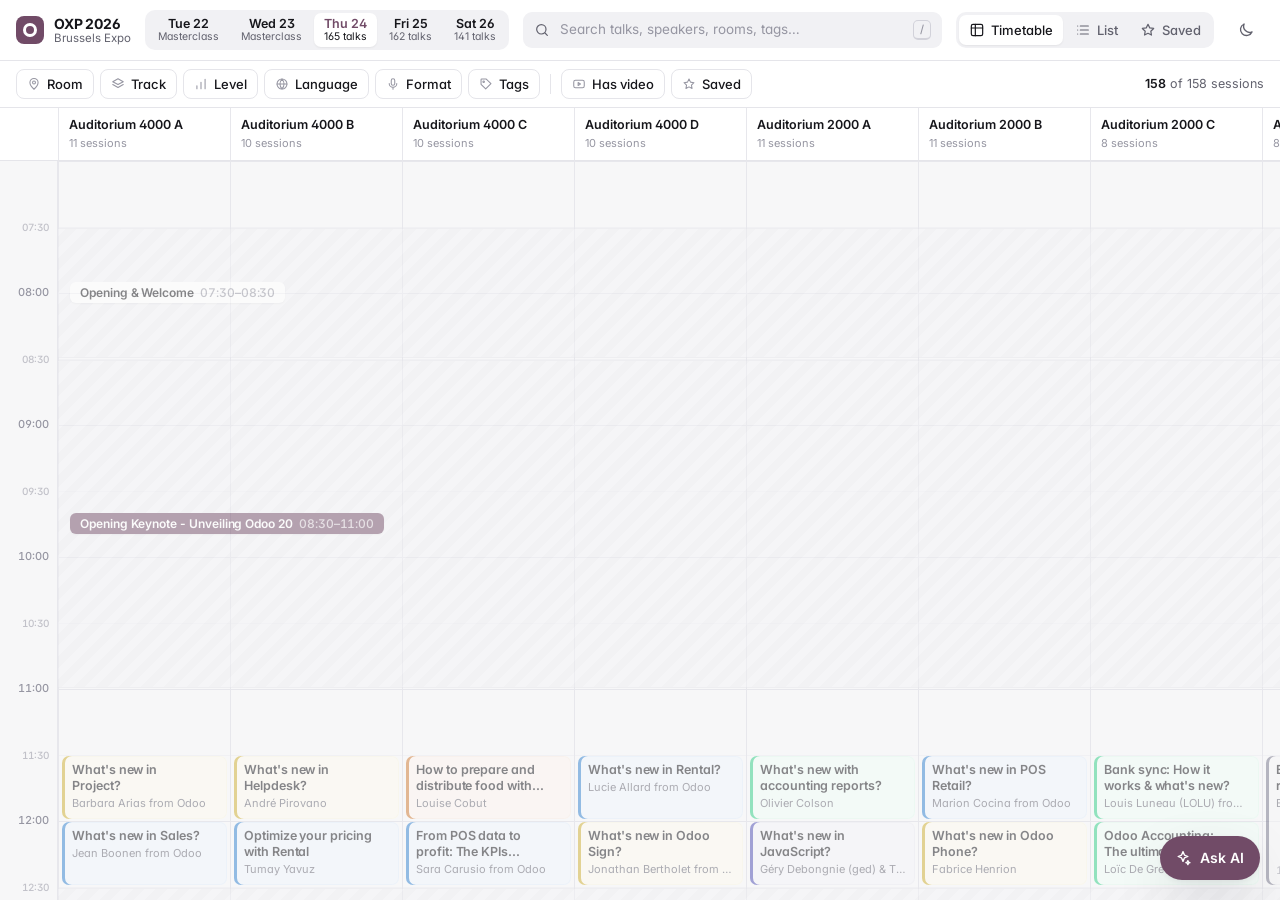
==== web/index.html @ 0b82fcc8 "Package the backend as a uv project - pyproject.toml (uv_build, stdlib-only runtime) with an `oxp-ag" ====
<!doctype html>
<html lang="en">
<head>
  <meta charset="utf-8">
  <meta name="viewport" content="width=device-width, initial-scale=1, viewport-fit=cover">
  <title>OXP 2026 Agenda</title>
  <meta name="description" content="Odoo Experience 2026 — clean, filterable timetable">
  <meta name="theme-color" content="#f7f7f8" media="(prefers-color-scheme: light)">
  <meta name="theme-color" content="#0f0f12" media="(prefers-color-scheme: dark)">
  <link rel="icon" href="data:image/svg+xml,%3Csvg xmlns='http://www.w3.org/2000/svg' viewBox='0 0 32 32'%3E%3Crect width='32' height='32' rx='8' fill='%23714B67'/%3E%3Ccircle cx='16' cy='16' r='7' fill='none' stroke='white' stroke-width='3.2'/%3E%3C/svg%3E">
  <link rel="preconnect" href="https://fonts.googleapis.com">
  <link rel="preconnect" href="https://fonts.gstatic.com" crossorigin>
  <link href="https://fonts.googleapis.com/css2?family=Inter:wght@400;500;600;700&display=swap" rel="stylesheet">
  <script>
    try { const t = localStorage.getItem('oxp_theme'); if (t === 'light' || t === 'dark') document.documentElement.dataset.theme = t; } catch (e) {}
  </script>
  <link rel="stylesheet" href="style.css">
</head>
<body>
  <div class="app">
    <header class="topbar">
      <div class="brand">
        <span class="brand-mark" aria-hidden="true"></span>
        <div class="brand-text">
          <strong>OXP 2026</strong>
          <span>Brussels Expo</span>
        </div>
      </div>

      <nav class="days" id="days" aria-label="Conference day"></nav>

      <label class="search">
        <svg viewBox="0 0 24 24" aria-hidden="true"><circle cx="11" cy="11" r="7"/><path d="m20 20-3.5-3.5"/></svg>
        <input id="q" type="search" placeholder="Search talks, speakers, rooms, tags…" autocomplete="off" spellcheck="false">
        <kbd>/</kbd>
      </label>

      <div class="views" id="views" role="tablist" aria-label="View"></div>

      <button class="icon-btn" id="theme" type="button" aria-label="Toggle dark mode" title="Toggle theme (D)"></button>
    </header>

    <div class="filterbar" id="filterbar"></div>

    <main id="main" tabindex="-1"></main>
  </div>

  <div class="popover" id="popover" role="tooltip" hidden></div>
  <div class="menu" id="menu" hidden></div>
  <div class="scrim" id="scrim" hidden></div>
  <aside class="drawer" id="drawer" aria-hidden="true" aria-label="Session details"></aside>
  <div class="toast" id="toast" role="status" aria-live="polite"></div>

  <button class="ai-fab" id="ai-fab" type="button" title="Ask AI about the agenda (A)" aria-label="Ask AI about the agenda">
    <svg viewBox="0 0 24 24" aria-hidden="true"><path d="M12 3.5l1.9 4.6 4.6 1.9-4.6 1.9L12 16.5l-1.9-4.6L5.5 10l4.6-1.9z"/><path d="M18.5 15.5l.8 1.9 1.9.8-1.9.8-.8 1.9-.8-1.9-1.9-.8 1.9-.8z"/></svg>
    <span>Ask AI</span>
  </button>
  <aside class="chat" id="chat" aria-hidden="true" aria-label="AI assistant">
    <div class="chat-bar">
      <span class="chat-mark" aria-hidden="true"><svg viewBox="0 0 24 24"><path d="M12 3.5l1.9 4.6 4.6 1.9-4.6 1.9L12 16.5l-1.9-4.6L5.5 10l4.6-1.9z"/></svg></span>
      <div class="chat-head"><strong>Agenda assistant</strong><small id="chat-model">Knows all 484 sessions</small></div>
      <span class="sp"></span>
      <button class="icon-btn" type="button" data-chat="reset" title="New chat" aria-label="New chat"><svg viewBox="0 0 24 24"><path d="M12 5v14M5 12h14"/></svg></button>
      <button class="icon-btn" type="button" data-chat="close" title="Close (Esc)" aria-label="Close"><svg viewBox="0 0 24 24"><path d="M6 6l12 12M18 6 6 18"/></svg></button>
    </div>
    <div class="chat-log" id="chat-log" aria-live="polite"></div>
    <form class="chat-form" id="chat-form">
      <textarea id="chat-input" rows="1" placeholder="Ask about talks, speakers, rooms…" autocomplete="off"></textarea>
      <button class="chat-send" id="chat-send" type="submit" aria-label="Send"><svg viewBox="0 0 24 24"><path d="M5 12h13M13 6l6 6-6 6"/></svg></button>
    </form>
  </aside>

  <script src="app.js"></script>
</body>
</html>
---- web/style.css ----
/* ==========================================================================
   OXP 2026 Agenda — design tokens
   ========================================================================== */
:root {
  color-scheme: light;
  --bg: #f7f7f8;
  --surface: #ffffff;
  --surface-2: #f1f1f4;
  --surface-3: #e9e9ee;
  --border: #e5e5ea;
  --border-strong: #d2d2da;
  --text: #16161b;
  --muted: #62626e;
  --faint: #9696a2;
  --accent: #714b67;
  --accent-strong: #5d3c55;
  --accent-contrast: #ffffff;
  --accent-soft: #f4edf2;
  --line: #e7e7ec;
  --line-soft: #f1f1f4;
  --now: #e5484d;
  --warn: #b25b00;
  --warn-soft: #fff4e5;
  --plen-bg: #f3f3f6;
  --plen-stripe: #ececf1;
  --ev-s: 72%;
  --ev-l: 96.5%;
  --ev-l-hover: 93.5%;
  --ev-bd-l: 50%;
  --ev-dot-l: 52%;
  --shadow-sm: 0 1px 2px rgb(16 16 24 / .06);
  --shadow-md: 0 4px 16px -4px rgb(16 16 24 / .12), 0 1px 3px rgb(16 16 24 / .06);
  --shadow-lg: 0 24px 60px -12px rgb(16 16 24 / .28), 0 2px 6px rgb(16 16 24 / .06);
  --scrim: rgb(12 12 18 / .36);

  --radius: 10px;
  --radius-sm: 7px;
  --font: 'Inter', ui-sans-serif, system-ui, -apple-system, 'Segoe UI', Roboto, sans-serif;
  --gutter: 58px;
  --colw: 172px;
}

@media (prefers-color-scheme: dark) {
  :root:not([data-theme="light"]) {
    color-scheme: dark;
    --bg: #0e0e11;
    --surface: #16161a;
    --surface-2: #1d1d22;
    --surface-3: #26262d;
    --border: #28282f;
    --border-strong: #393942;
    --text: #ececf1;
    --muted: #a3a3ae;
    --faint: #6f6f7a;
    --accent: #d3a6c8;
    --accent-strong: #e4c0da;
    --accent-contrast: #1d1119;
    --accent-soft: #2b2029;
    --line: #222228;
    --line-soft: #1a1a1f;
    --now: #ff6166;
    --warn: #ffb35c;
    --warn-soft: #2e2213;
    --plen-bg: #1b1b20;
    --plen-stripe: #202026;
    --ev-s: 32%;
    --ev-l: 16.5%;
    --ev-l-hover: 20.5%;
    --ev-bd-l: 62%;
    --ev-dot-l: 64%;
    --shadow-sm: 0 1px 2px rgb(0 0 0 / .4);
    --shadow-md: 0 6px 20px -6px rgb(0 0 0 / .6), 0 1px 3px rgb(0 0 0 / .4);
    --shadow-lg: 0 28px 70px -12px rgb(0 0 0 / .75), 0 0 0 1px rgb(255 255 255 / .04);
    --scrim: rgb(0 0 0 / .55);
  }
}
:root[data-theme="dark"] {
  color-scheme: dark;
  --bg: #0e0e11;
  --surface: #16161a;
  --surface-2: #1d1d22;
  --surface-3: #26262d;
  --border: #28282f;
  --border-strong: #393942;
  --text: #ececf1;
  --muted: #a3a3ae;
  --faint: #6f6f7a;
  --accent: #d3a6c8;
  --accent-strong: #e4c0da;
  --accent-contrast: #1d1119;
  --accent-soft: #2b2029;
  --line: #222228;
  --line-soft: #1a1a1f;
  --now: #ff6166;
  --warn: #ffb35c;
  --warn-soft: #2e2213;
  --plen-bg: #1b1b20;
  --plen-stripe: #202026;
  --ev-s: 32%;
  --ev-l: 16.5%;
  --ev-l-hover: 20.5%;
  --ev-bd-l: 62%;
  --ev-dot-l: 64%;
  --shadow-sm: 0 1px 2px rgb(0 0 0 / .4);
  --shadow-md: 0 6px 20px -6px rgb(0 0 0 / .6), 0 1px 3px rgb(0 0 0 / .4);
  --shadow-lg: 0 28px 70px -12px rgb(0 0 0 / .75), 0 0 0 1px rgb(255 255 255 / .04);
  --scrim: rgb(0 0 0 / .55);
}

/* ==========================================================================
   Base
   ========================================================================== */
*, *::before, *::after { box-sizing: border-box; }
html, body { height: 100%; }
body {
  margin: 0;
  background: var(--bg);
  color: var(--text);
  font: 14px/1.45 var(--font);
  font-feature-settings: 'cv11', 'ss01';
  -webkit-font-smoothing: antialiased;
  -moz-osx-font-smoothing: grayscale;
  overflow: hidden;
}
button, input { font: inherit; color: inherit; }
button { cursor: pointer; background: none; border: 0; padding: 0; }
a { color: inherit; }
svg { width: 16px; height: 16px; fill: none; stroke: currentColor; stroke-width: 1.8; stroke-linecap: round; stroke-linejoin: round; flex: none; }
mark { background: color-mix(in srgb, var(--accent) 22%, transparent); color: inherit; border-radius: 3px; padding: 0 1px; }
:focus-visible { outline: 2px solid var(--accent); outline-offset: 2px; }
[hidden] { display: none !important; }

.app { display: flex; flex-direction: column; height: 100dvh; }
main { flex: 1; min-height: 0; overflow: auto; overscroll-behavior: contain; position: relative; outline: none; scrollbar-gutter: stable; }

/* ==========================================================================
   Top bar
   ========================================================================== */
.topbar {
  display: flex; align-items: center; gap: 14px;
  padding: 10px 16px;
  background: var(--surface);
  border-bottom: 1px solid var(--border);
  position: relative; z-index: 20;
}
.brand { display: flex; align-items: center; gap: 10px; flex: none; }
.brand-mark {
  width: 28px; height: 28px; border-radius: 8px; background: #714b67; position: relative;
}
.brand-mark::after {
  content: ''; position: absolute; inset: 7px; border-radius: 50%; border: 3px solid #fff;
}
.brand-text { display: flex; flex-direction: column; line-height: 1.15; }
.brand-text strong { font-size: 14px; font-weight: 700; letter-spacing: -.01em; }
.brand-text span { font-size: 11.5px; color: var(--muted); }

.days {
  display: flex; gap: 2px; padding: 3px; border-radius: 10px; background: var(--surface-2);
  overflow-x: auto; scrollbar-width: none; flex: none;
}
.days::-webkit-scrollbar { display: none; }
.day {
  display: flex; flex-direction: column; align-items: center; justify-content: center;
  min-width: 58px; padding: 4px 10px; border-radius: 7px;
  color: var(--muted); line-height: 1.15; white-space: nowrap; position: relative;
  transition: background .15s, color .15s;
}
.day b { font-size: 12.5px; font-weight: 600; color: var(--text); }
.day small { font-size: 10.5px; }
.day:hover { color: var(--text); }
.day[aria-selected="true"] { background: var(--surface); box-shadow: var(--shadow-sm); color: var(--text); }
.day[aria-selected="true"] b { color: var(--accent); }
.day .today-dot {
  position: absolute; top: 5px; right: 6px; width: 5px; height: 5px; border-radius: 50%; background: var(--now);
}

.search {
  flex: 1; min-width: 0; max-width: 460px; margin-left: auto;
  display: flex; align-items: center; gap: 8px;
  height: 36px; padding: 0 10px; border-radius: 9px;
  background: var(--surface-2); border: 1px solid transparent;
  color: var(--muted); transition: border-color .15s, background .15s;
}
.search:focus-within { background: var(--surface); border-color: var(--border-strong); box-shadow: 0 0 0 3px var(--accent-soft); }
.search input { flex: 1; min-width: 0; border: 0; background: none; outline: none; color: var(--text); font-size: 13.5px; }
.search input::placeholder { color: var(--faint); }
.search input::-webkit-search-cancel-button { filter: grayscale(1); opacity: .6; }
kbd {
  font: 500 11px/1 var(--font); color: var(--faint);
  border: 1px solid var(--border-strong); border-bottom-width: 2px; border-radius: 5px; padding: 3px 6px;
}
.search:focus-within kbd { display: none; }

.views { display: flex; gap: 2px; padding: 3px; border-radius: 10px; background: var(--surface-2); flex: none; }
.view-btn {
  display: flex; align-items: center; gap: 6px; height: 30px; padding: 0 10px; border-radius: 7px;
  color: var(--muted); font-size: 13px; font-weight: 500; white-space: nowrap;
}
.view-btn:hover { color: var(--text); }
.view-btn[aria-selected="true"] { background: var(--surface); color: var(--text); box-shadow: var(--shadow-sm); }
.view-btn .count {
  min-width: 18px; height: 18px; padding: 0 5px; border-radius: 9px; font-size: 11px; line-height: 18px; text-align: center;
  background: var(--accent); color: var(--accent-contrast); font-weight: 600;
}

.icon-btn {
  width: 36px; height: 36px; border-radius: 9px; display: grid; place-items: center; color: var(--muted); flex: none;
  transition: background .15s, color .15s;
}
.icon-btn:hover { background: var(--surface-2); color: var(--text); }
.icon-btn svg { width: 18px; height: 18px; }

/* ==========================================================================
   Filter bar
   ========================================================================== */
.filterbar {
  display: flex; align-items: center; gap: 6px;
  padding: 8px 16px;
  background: var(--surface);
  border-bottom: 1px solid var(--border);
  overflow-x: auto; scrollbar-width: none;
  position: relative; z-index: 15;
}
.filterbar::-webkit-scrollbar { display: none; }
.fbtn {
  display: inline-flex; align-items: center; gap: 6px; flex: none;
  height: 30px; padding: 0 10px; border-radius: 8px;
  border: 1px solid var(--border); background: var(--surface);
  color: var(--text); font-size: 13px; font-weight: 500; white-space: nowrap;
  transition: border-color .15s, background .15s;
}
.fbtn:hover { border-color: var(--border-strong); background: var(--surface-2); }
.fbtn svg { width: 14px; height: 14px; color: var(--faint); }
.fbtn.active { border-color: color-mix(in srgb, var(--accent) 45%, var(--border)); background: var(--accent-soft); color: var(--accent-strong); }
.fbtn.active svg { color: var(--accent); }
.fbtn .n {
  min-width: 18px; height: 18px; padding: 0 5px; border-radius: 9px; font-size: 11px; line-height: 18px; text-align: center;
  background: var(--accent); color: var(--accent-contrast); font-weight: 600;
}
.fbtn[aria-expanded="true"] { border-color: var(--accent); }
.fsep { width: 1px; height: 20px; background: var(--border); margin: 0 4px; flex: none; }
.fcount { margin-left: auto; padding-left: 12px; color: var(--muted); font-size: 12.5px; white-space: nowrap; flex: none; }
.fcount b { color: var(--text); font-weight: 600; }
.fclear {
  flex: none; height: 30px; padding: 0 10px; border-radius: 8px; color: var(--accent); font-size: 13px; font-weight: 500; white-space: nowrap;
}
.fclear:hover { background: var(--accent-soft); }

/* ==========================================================================
   Dropdown menu (becomes a bottom sheet on phones)
   ========================================================================== */
.menu {
  position: fixed; z-index: 60; width: 300px; max-height: min(460px, 70vh);
  display: flex; flex-direction: column;
  background: var(--surface); border: 1px solid var(--border); border-radius: 12px; box-shadow: var(--shadow-lg);
  overflow: hidden; animation: pop .14s ease-out;
}
@keyframes pop { from { opacity: 0; transform: translateY(-4px) scale(.985); } }
.menu-head { display: flex; align-items: center; gap: 8px; padding: 12px 12px 8px; }
.menu-head h3 { margin: 0; font-size: 13px; font-weight: 600; flex: 1; }
.menu-head button { font-size: 12.5px; color: var(--accent); font-weight: 500; padding: 2px 6px; border-radius: 6px; }
.menu-head button:hover { background: var(--accent-soft); }
.menu-search { margin: 0 12px 6px; display: flex; align-items: center; gap: 6px; height: 32px; padding: 0 9px; border-radius: 8px; background: var(--surface-2); color: var(--faint); }
.menu-search input { flex: 1; min-width: 0; border: 0; outline: 0; background: none; font-size: 13px; }
.menu-list { overflow-y: auto; padding: 4px 6px 8px; overscroll-behavior: contain; }
.menu-group { padding: 10px 8px 4px; font-size: 11px; font-weight: 600; letter-spacing: .04em; text-transform: uppercase; color: var(--faint); display: flex; justify-content: space-between; align-items: center; }
.menu-group button { text-transform: none; letter-spacing: 0; font-size: 11.5px; font-weight: 500; color: var(--muted); padding: 1px 6px; border-radius: 5px; }
.menu-group button:hover { color: var(--accent); background: var(--accent-soft); }
.opt {
  display: flex; align-items: center; gap: 10px; width: 100%; padding: 7px 8px; border-radius: 7px;
  font-size: 13px; text-align: left;
}
.opt:hover { background: var(--surface-2); }
.opt .box {
  width: 16px; height: 16px; border-radius: 5px; border: 1.5px solid var(--border-strong); flex: none; display: grid; place-items: center;
  transition: background .1s, border-color .1s;
}
.opt .box svg { width: 11px; height: 11px; stroke-width: 3; color: var(--accent-contrast); opacity: 0; }
.opt[aria-checked="true"] .box { background: var(--accent); border-color: var(--accent); }
.opt[aria-checked="true"] .box svg { opacity: 1; }
.opt .lbl { flex: 1; min-width: 0; overflow: hidden; text-overflow: ellipsis; white-space: nowrap; }
.opt .cnt { color: var(--faint); font-size: 12px; font-variant-numeric: tabular-nums; }
.opt.zero { opacity: .45; }
.dot { width: 8px; height: 8px; border-radius: 50%; flex: none; background: hsl(var(--h) var(--sat, 65%) var(--ev-dot-l)); }
.menu-empty { padding: 20px; text-align: center; color: var(--faint); font-size: 13px; }

/* ==========================================================================
   Timetable
   ========================================================================== */
.tt {
  display: grid;
  grid-template-columns: var(--gutter) repeat(var(--cols), minmax(var(--colw), 1fr));
  grid-template-rows: auto auto;
  min-width: calc(var(--gutter) + var(--cols) * var(--colw));
  position: relative;
}
.tt-corner, .tt-room {
  position: sticky; top: 0; z-index: 6;
  background: color-mix(in srgb, var(--surface) 92%, transparent);
  backdrop-filter: saturate(1.4) blur(10px);
  -webkit-backdrop-filter: saturate(1.4) blur(10px);
  border-bottom: 1px solid var(--border);
}
.tt-corner { left: 0; z-index: 8; grid-column: 1; grid-row: 1; }
.tt-room {
  grid-row: 1;
  display: flex; flex-direction: column; align-items: flex-start; justify-content: center; gap: 1px;
  padding: 8px 10px; min-width: 0; text-align: left;
  border-left: 1px solid var(--line);
  transition: background .15s;
}
.tt-room:hover { background: var(--surface-2); }
.tt-room .rn { font-size: 12.5px; font-weight: 600; white-space: nowrap; overflow: hidden; text-overflow: ellipsis; max-width: 100%; }
.tt-room .rs { font-size: 11px; color: var(--faint); }
.tt-room.focused .rn { color: var(--accent); }

.tt-gutter {
  grid-column: 1; grid-row: 2;
  position: sticky; left: 0; z-index: 5;
  background: var(--bg);
  border-right: 1px solid var(--line);
}
.tt-hour {
  position: absolute; right: 8px; transform: translateY(-50%);
  font-size: 11px; font-weight: 500; color: var(--faint); font-variant-numeric: tabular-nums;
}
.tt-hour.half { color: color-mix(in srgb, var(--faint) 55%, transparent); font-size: 10px; }
.tt-col {
  grid-row: 2; position: relative;
  border-left: 1px solid var(--line);
  background-image:
    linear-gradient(to bottom, var(--line) 1px, transparent 1px),
    linear-gradient(to bottom, var(--line-soft) 1px, transparent 1px);
  background-size: 100% var(--hour), 100% calc(var(--hour) / 2);
}
.tt-layer { grid-column: 2 / -1; grid-row: 2; position: relative; pointer-events: none; }
.tt-layer > * { pointer-events: auto; }
.tt-nowlayer { grid-column: 1 / -1; grid-row: 2; position: relative; pointer-events: none; z-index: 7; }
.now-line { position: absolute; left: var(--gutter); right: 0; height: 0; border-top: 2px solid var(--now); }
.now-tag {
  position: absolute; right: 5px; transform: translateY(-50%); z-index: 2;
  padding: 2px 5px; border-radius: 5px; font-size: 10.5px; font-weight: 600; font-variant-numeric: tabular-nums;
  background: var(--now); color: #fff;
}

/* Event card */
.ev {
  position: absolute; left: 3px; right: 3px;
  display: flex; flex-direction: column; gap: 2px;
  padding: 6px 8px 6px 10px; overflow: hidden;
  border-radius: var(--radius-sm);
  background: hsl(var(--h) var(--sat, var(--ev-s)) var(--ev-l));
  box-shadow: inset 3px 0 0 hsl(var(--h) var(--sat-bd, 62%) var(--ev-bd-l)), inset 0 0 0 1px hsl(var(--h) var(--sat, var(--ev-s)) calc(var(--ev-l) - 5%) / .6);
  cursor: pointer; text-align: left;
  transition: background .12s, transform .12s, box-shadow .12s;
}
.ev:hover { background: hsl(var(--h) var(--sat, var(--ev-s)) var(--ev-l-hover)); z-index: 3; }
.ev:focus-visible { z-index: 3; }
.ev-title {
  font-size: 12.5px; font-weight: 600; line-height: 1.3; letter-spacing: -.005em;
  display: -webkit-box; -webkit-box-orient: vertical; -webkit-line-clamp: 2; overflow: hidden;
  padding-right: 14px;
}
.ev.tall .ev-title { -webkit-line-clamp: 4; }
.ev-sub { font-size: 11px; color: var(--muted); white-space: nowrap; overflow: hidden; text-overflow: ellipsis; }
.ev-when { font-size: 10.5px; color: var(--faint); font-variant-numeric: tabular-nums; margin-top: auto; display: flex; gap: 6px; align-items: center; }
.ev-when svg { width: 11px; height: 11px; }
.ev.is-past { opacity: .5; }
.ev.is-past:hover { opacity: .9; }
.ev.is-live { box-shadow: inset 3px 0 0 var(--now), inset 0 0 0 1px hsl(var(--h) var(--sat, var(--ev-s)) calc(var(--ev-l) - 5%) / .6); }
.ev.is-live .ev-title::before { content: ''; display: inline-block; width: 6px; height: 6px; margin: 0 5px 1px 0; border-radius: 50%; background: var(--now); vertical-align: middle; animation: pulse 1.6s infinite; }
.ev.is-fav { box-shadow: inset 3px 0 0 hsl(var(--h) 62% var(--ev-bd-l)), inset 0 0 0 1.5px var(--accent); }

.star {
  position: absolute; top: 4px; right: 4px; width: 22px; height: 22px; border-radius: 6px;
  display: grid; place-items: center; color: var(--faint); opacity: 0; transition: opacity .12s, color .12s, background .12s;
}
.star svg { width: 14px; height: 14px; }
.ev:hover .star, .row:hover .star, .star.on, .ev:focus-within .star { opacity: 1; }
.star:hover { background: color-mix(in srgb, var(--text) 8%, transparent); color: var(--text); }
.star.on { color: var(--accent); }
.star.on svg { fill: currentColor; }
@media (hover: none) { .star { opacity: 1; } }

/* Plenary band (keynotes, lunch, concerts…) */
.ev.plen {
  left: 0; right: 0; border-radius: 0; align-items: flex-start; justify-content: center; overflow: visible;
  background: repeating-linear-gradient(-45deg, var(--plen-bg) 0 8px, var(--plen-stripe) 8px 16px);
  box-shadow: inset 0 1px 0 var(--border), inset 0 -1px 0 var(--border);
  padding: 4px 12px;
}
.ev.plen:hover { background: repeating-linear-gradient(-45deg, var(--surface-2) 0 8px, var(--surface-3) 8px 16px); }
.ev.plen .ev-title {
  -webkit-line-clamp: 1; padding: 3px 10px; font-size: 12px; border-radius: 6px;
  background: var(--surface); box-shadow: var(--shadow-sm); color: var(--text); max-width: 100%;
  position: sticky; left: calc(var(--gutter) + 12px); max-width: min(100%, 560px);
}
.ev.plen .ev-title span { color: var(--faint); font-weight: 500; margin-left: 6px; font-variant-numeric: tabular-nums; }
.ev.plen.keynote .ev-title { background: var(--accent); color: var(--accent-contrast); }
.ev.plen.keynote .ev-title span { color: color-mix(in srgb, var(--accent-contrast) 70%, transparent); }

/* ==========================================================================
   List view
   ========================================================================== */
.list { max-width: 1180px; margin: 0 auto; padding: 8px 16px 64px; }
.slot { margin-top: 10px; }
.slot-h {
  position: sticky; top: 0; z-index: 4;
  display: flex; align-items: baseline; gap: 10px; padding: 12px 2px 8px;
  background: linear-gradient(var(--bg) 78%, transparent);
}
.slot-h time { font-size: 15px; font-weight: 700; font-variant-numeric: tabular-nums; letter-spacing: -.01em; }
.slot-h .muted { font-size: 12px; color: var(--faint); }
.pill {
  display: inline-flex; align-items: center; gap: 4px; height: 20px; padding: 0 7px; border-radius: 10px;
  font-size: 11px; font-weight: 600; white-space: nowrap;
}
.pill.live { background: color-mix(in srgb, var(--now) 14%, transparent); color: var(--now); }
.pill.live::before { content: ''; width: 6px; height: 6px; border-radius: 50%; background: currentColor; animation: pulse 1.6s infinite; }
@keyframes pulse { 50% { opacity: .35; } }
.pill.warn { background: var(--warn-soft); color: var(--warn); }
.slot-items { display: grid; grid-template-columns: repeat(auto-fill, minmax(340px, 1fr)); gap: 8px; }

.row {
  position: relative; display: flex; gap: 12px; align-items: stretch;
  padding: 11px 36px 11px 12px; border-radius: var(--radius);
  background: var(--surface); border: 1px solid var(--border);
  cursor: pointer; text-align: left; min-width: 0;
  transition: border-color .12s, box-shadow .12s, transform .12s;
}
.row:hover { border-color: var(--border-strong); box-shadow: var(--shadow-md); }
.row .bar { width: 3px; border-radius: 3px; flex: none; background: hsl(var(--h) var(--sat-bd, 62%) var(--ev-bd-l)); }
.row .star { top: 8px; right: 8px; }
.row-main { min-width: 0; flex: 1; display: flex; flex-direction: column; gap: 3px; }
.row-title { margin: 0; font-size: 13.5px; font-weight: 600; line-height: 1.35; letter-spacing: -.005em; }
.row-sub { font-size: 12px; color: var(--muted); overflow: hidden; text-overflow: ellipsis; white-space: nowrap; }
.row-meta { display: flex; flex-wrap: wrap; gap: 4px 10px; margin-top: 3px; font-size: 11.5px; color: var(--faint); align-items: center; }
.row-meta span { display: inline-flex; align-items: center; gap: 4px; white-space: nowrap; }
.row-meta svg { width: 12px; height: 12px; }
.row.is-past { opacity: .55; }
.row.is-live .bar { background: var(--now); }
.row.is-fav { border-color: color-mix(in srgb, var(--accent) 50%, var(--border)); }
.row.plen { background: transparent; border-style: dashed; }
.row .time-col { flex: none; width: 50px; display: flex; flex-direction: column; font-variant-numeric: tabular-nums; }
.row .time-col b { font-size: 13px; }
.row .time-col small { font-size: 11px; color: var(--faint); }

.day-h { display: flex; align-items: baseline; gap: 10px; margin: 26px 2px 4px; }
.day-h h2 { margin: 0; font-size: 18px; letter-spacing: -.015em; }
.day-h span { color: var(--faint); font-size: 12.5px; }

.mine-head { display: flex; flex-wrap: wrap; gap: 10px; align-items: center; justify-content: space-between; margin: 16px 2px 0; }
.mine-head h1 { margin: 0; font-size: 22px; letter-spacing: -.02em; }
.mine-head p { margin: 2px 0 0; color: var(--muted); font-size: 13px; }
.btns { display: flex; gap: 6px; flex-wrap: wrap; }

.hint {
  margin: 14px 0 4px; padding: 10px 12px; border-radius: var(--radius);
  background: var(--surface); border: 1px solid var(--border); color: var(--muted); font-size: 13px;
  display: flex; flex-wrap: wrap; gap: 6px; align-items: center;
}
.hint button { color: var(--accent); font-weight: 500; padding: 2px 6px; border-radius: 6px; }
.hint button:hover { background: var(--accent-soft); }
.tt-hint { position: sticky; left: 0; margin: 10px 16px 0; max-width: 700px; }

.empty { display: grid; place-items: center; text-align: center; padding: 80px 20px; color: var(--muted); }
.empty svg { width: 36px; height: 36px; color: var(--faint); stroke-width: 1.4; margin-bottom: 12px; }
.empty h3 { margin: 0 0 4px; color: var(--text); font-size: 16px; }
.empty p { margin: 0 0 16px; font-size: 13.5px; max-width: 360px; }

/* ==========================================================================
   Buttons
   ========================================================================== */
.btn {
  display: inline-flex; align-items: center; justify-content: center; gap: 7px;
  height: 34px; padding: 0 12px; border-radius: 9px;
  border: 1px solid var(--border); background: var(--surface); color: var(--text);
  font-size: 13px; font-weight: 500; white-space: nowrap; text-decoration: none;
  transition: background .12s, border-color .12s;
}
.btn:hover { background: var(--surface-2); border-color: var(--border-strong); }
.btn svg { width: 15px; height: 15px; }
.btn.primary { background: var(--accent); border-color: var(--accent); color: var(--accent-contrast); }
.btn.primary:hover { background: var(--accent-strong); border-color: var(--accent-strong); }
.btn.primary.on svg { fill: currentColor; }
.btn.ghost { border-color: transparent; background: none; color: var(--muted); }
.btn.ghost:hover { color: var(--text); background: var(--surface-2); }

/* ==========================================================================
   Hover popover
   ========================================================================== */
.popover {
  position: fixed; z-index: 70; width: 340px; pointer-events: none;
  background: var(--surface); border: 1px solid var(--border); border-radius: 12px;
  box-shadow: var(--shadow-lg); padding: 14px 14px 12px;
  animation: pop .12s ease-out;
}
.pop-top { display: flex; gap: 8px; align-items: center; font-size: 11.5px; color: var(--muted); margin-bottom: 6px; font-variant-numeric: tabular-nums; flex-wrap: wrap; }
.pop-top .dot { width: 7px; height: 7px; }
.pop-title { margin: 0 0 8px; font-size: 14.5px; line-height: 1.35; font-weight: 650; letter-spacing: -.01em; }
.pop-desc { margin: 10px 0 0; font-size: 12.5px; color: var(--muted); line-height: 1.5; display: -webkit-box; -webkit-box-orient: vertical; -webkit-line-clamp: 5; overflow: hidden; }
.pop-foot { margin-top: 10px; padding-top: 9px; border-top: 1px solid var(--border); font-size: 11px; color: var(--faint); display: flex; justify-content: space-between; gap: 8px; }

.speaker { display: flex; gap: 10px; align-items: center; min-width: 0; }
.avatar {
  width: 34px; height: 34px; border-radius: 50%; flex: none; object-fit: cover; background: var(--surface-3);
  display: grid; place-items: center; font-size: 12px; font-weight: 600; color: var(--muted); overflow: hidden;
}
.avatar.lg { width: 52px; height: 52px; font-size: 16px; }
.speaker-txt { min-width: 0; display: flex; flex-direction: column; }
.speaker-txt b { font-size: 13px; font-weight: 600; }
.speaker-txt span { font-size: 12px; color: var(--muted); }
.popover .speaker-txt b, .popover .speaker-txt span { white-space: nowrap; overflow: hidden; text-overflow: ellipsis; }

.tags { display: flex; flex-wrap: wrap; gap: 5px; }
.tag {
  display: inline-flex; align-items: center; gap: 5px; height: 22px; padding: 0 8px; border-radius: 6px;
  background: var(--surface-2); color: var(--muted); font-size: 11.5px; font-weight: 500; white-space: nowrap;
}
.tag.track { background: hsl(var(--h) var(--sat, var(--ev-s)) var(--ev-l)); color: var(--text); }
button.tag:hover { background: var(--surface-3); color: var(--text); }
.popover .tags { margin-top: 10px; }

/* ==========================================================================
   Drawer
   ========================================================================== */
.scrim { position: fixed; inset: 0; z-index: 40; background: var(--scrim); animation: fade .18s ease-out; }
.scrim.clear { background: transparent; }
@keyframes fade { from { opacity: 0; } }
.drawer {
  position: fixed; z-index: 50; top: 0; right: 0; bottom: 0; width: min(500px, 100vw);
  background: var(--surface); border-left: 1px solid var(--border); box-shadow: var(--shadow-lg);
  transform: translateX(104%); transition: transform .24s cubic-bezier(.2, .8, .2, 1);
  display: flex; flex-direction: column; visibility: hidden;
}
.drawer.open { transform: none; visibility: visible; }
.dr-bar { display: flex; align-items: center; gap: 6px; padding: 10px 12px; border-bottom: 1px solid var(--border); }
.dr-bar .sp { flex: 1; }
.dr-body { flex: 1; overflow-y: auto; padding: 20px 22px 40px; overscroll-behavior: contain; }
.dr-kicker { display: flex; flex-wrap: wrap; gap: 5px; margin-bottom: 10px; }
.dr-title { margin: 0 0 14px; font-size: 21px; line-height: 1.28; font-weight: 700; letter-spacing: -.02em; }
.facts { display: grid; gap: 8px; margin: 0 0 18px; }
.fact { display: flex; gap: 10px; align-items: center; font-size: 13.5px; }
.fact svg { color: var(--faint); }
.fact button { color: var(--accent); font-weight: 500; text-decoration: underline; text-decoration-color: color-mix(in srgb, var(--accent) 35%, transparent); text-underline-offset: 3px; }
.fact .muted { color: var(--faint); }
.dr-actions { display: flex; flex-wrap: wrap; gap: 6px; margin-bottom: 22px; }
.video { position: relative; aspect-ratio: 16 / 9; border-radius: var(--radius); overflow: hidden; background: #000; margin-bottom: 22px; }
.video iframe { position: absolute; inset: 0; width: 100%; height: 100%; border: 0; }
.dr-sec { margin: 0 0 22px; }
.dr-sec h4 { margin: 0 0 10px; font-size: 11.5px; font-weight: 600; letter-spacing: .05em; text-transform: uppercase; color: var(--faint); }
.dr-sec p { margin: 0 0 10px; font-size: 14px; line-height: 1.62; color: color-mix(in srgb, var(--text) 88%, var(--muted)); overflow-wrap: anywhere; }
.dr-speaker { padding: 14px; border-radius: var(--radius); background: var(--surface-2); }
.dr-speaker .speaker-txt b { font-size: 14px; }
.dr-speaker p { margin: 10px 0 0; font-size: 13px; line-height: 1.55; color: var(--muted); }
.mini { display: grid; gap: 6px; }
.mini .row { padding: 9px 34px 9px 10px; }
.mini .row-title { font-size: 13px; }

/* ==========================================================================
   Toast
   ========================================================================== */
.toast {
  position: fixed; z-index: 90; left: 50%; bottom: 22px; transform: translate(-50%, 20px);
  padding: 9px 14px; border-radius: 10px; background: var(--text); color: var(--bg);
  font-size: 13px; font-weight: 500; box-shadow: var(--shadow-lg);
  opacity: 0; pointer-events: none; transition: opacity .18s, transform .18s;
}
.toast.show { opacity: 1; transform: translate(-50%, 0); }

/* ==========================================================================
   AI assistant
   ========================================================================== */
.ai-fab {
  position: fixed; z-index: 30; right: 20px; bottom: 20px;
  display: inline-flex; align-items: center; gap: 8px; height: 44px; padding: 0 16px 0 14px; border-radius: 22px;
  background: var(--accent); color: var(--accent-contrast); font-size: 14px; font-weight: 600;
  box-shadow: var(--shadow-lg); transition: transform .15s, background .15s, opacity .15s;
}
.ai-fab:hover { background: var(--accent-strong); transform: translateY(-1px); }
.ai-fab svg { width: 18px; height: 18px; }
body.chat-open .ai-fab { opacity: 0; pointer-events: none; transform: scale(.9); }

.chat {
  position: fixed; z-index: 45; top: 0; right: 0; bottom: 0; width: min(430px, 100vw);
  display: flex; flex-direction: column;
  background: var(--surface); border-left: 1px solid var(--border); box-shadow: var(--shadow-lg);
  transform: translateX(104%); visibility: hidden; transition: transform .24s cubic-bezier(.2, .8, .2, 1), visibility 0s .24s;
}
.chat.open { transform: none; visibility: visible; transition: transform .24s cubic-bezier(.2, .8, .2, 1); }
@media (min-width: 1180px) {
  body.chat-open .app { margin-right: 430px; }
  .chat { box-shadow: none; }
}
.chat-bar { display: flex; align-items: center; gap: 10px; padding: 10px 10px 10px 14px; border-bottom: 1px solid var(--border); }
.chat-bar .sp { flex: 1; }
.chat-mark { width: 30px; height: 30px; border-radius: 9px; display: grid; place-items: center; background: var(--accent-soft); color: var(--accent); flex: none; }
.chat-mark svg { width: 16px; height: 16px; }
.chat-head { display: flex; flex-direction: column; line-height: 1.2; min-width: 0; }
.chat-head strong { font-size: 13.5px; }
.chat-head small { font-size: 11.5px; color: var(--faint); }

.chat-log { flex: 1; overflow-y: auto; padding: 16px 14px 8px; display: flex; flex-direction: column; gap: 14px; overscroll-behavior: contain; }
.msg { max-width: 100%; font-size: 14px; line-height: 1.55; overflow-wrap: anywhere; }
.msg.user {
  align-self: flex-end; max-width: 86%; padding: 9px 13px; border-radius: 14px 14px 4px 14px;
  background: var(--accent); color: var(--accent-contrast);
}
.msg.user .ref { color: var(--text); }
.msg.ai { align-self: stretch; color: color-mix(in srgb, var(--text) 92%, var(--muted)); }
.msg.ai p { margin: 0 0 8px; }
.msg.ai p:last-child { margin-bottom: 0; }
.msg.ai ul, .msg.ai ol { margin: 4px 0 10px; padding-left: 18px; display: grid; gap: 6px; }
.msg.ai li::marker { color: var(--faint); }
.msg.ai h4 { margin: 12px 0 6px; font-size: 13.5px; }
.msg.ai strong { color: var(--text); font-weight: 600; }
.msg.ai code { font-size: 12.5px; padding: 1px 4px; border-radius: 4px; background: var(--surface-2); }
.msg.err { padding: 10px 12px; border-radius: 10px; background: var(--warn-soft); color: var(--warn); font-size: 13px; display: flex; flex-direction: column; gap: 8px; align-items: flex-start; }
.msg-actions { display: flex; gap: 6px; flex-wrap: wrap; margin-top: 8px; }
.msg-actions .btn { height: 28px; padding: 0 10px; font-size: 12px; border-radius: 8px; }
.msg-actions .btn svg { width: 13px; height: 13px; }

.ref {
  position: relative; display: flex; gap: 9px; width: 100%; margin: 5px 0; padding: 8px 32px 8px 10px;
  border-radius: 9px; background: var(--surface); border: 1px solid var(--border); text-align: left; cursor: pointer;
  transition: border-color .12s, box-shadow .12s;
}
.ref:hover { border-color: var(--border-strong); box-shadow: var(--shadow-md); }
.ref .bar { width: 3px; border-radius: 3px; flex: none; background: hsl(var(--h) var(--sat-bd, 62%) var(--ev-bd-l)); }
.ref-main { min-width: 0; display: flex; flex-direction: column; gap: 2px; }
.ref-title { font-size: 13px; font-weight: 600; line-height: 1.3; color: var(--text); }
.ref-meta { font-size: 11.5px; color: var(--faint); font-variant-numeric: tabular-nums; }
.ref .star { top: 6px; right: 6px; opacity: 1; }
.ref.is-past { opacity: .6; }
.ref.bad { display: inline; padding: 0 4px; margin: 0; width: auto; color: var(--faint); border-style: dashed; }
li > .ref:first-child { margin-top: 0; }
.msg.ai li:has(> .ref:first-child) { list-style: none; margin-left: -18px; }
.msg.ai li:has(> .ref:first-child) .ref { margin-bottom: 4px; }

.typing { display: inline-flex; gap: 4px; padding: 6px 2px; }
.typing i { width: 6px; height: 6px; border-radius: 50%; background: var(--faint); animation: blink 1.2s infinite; }
.typing i:nth-child(2) { animation-delay: .15s; }
.typing i:nth-child(3) { animation-delay: .3s; }
@keyframes blink { 0%, 80%, 100% { opacity: .25; } 40% { opacity: 1; } }

.chat-empty { margin: auto 0; padding: 8px 4px 16px; }
.chat-empty h3 { margin: 0 0 4px; font-size: 17px; letter-spacing: -.01em; }
.chat-empty p { margin: 0 0 14px; font-size: 13px; color: var(--muted); }
.sugs { display: grid; gap: 6px; }
.sug {
  text-align: left; padding: 9px 12px; border-radius: 10px; border: 1px solid var(--border); background: var(--surface);
  font-size: 13px; color: var(--text); transition: background .12s, border-color .12s;
}
.sug:hover { background: var(--surface-2); border-color: var(--border-strong); }

.chat-form {
  display: flex; align-items: flex-end; gap: 8px; margin: 8px 12px 12px; padding: 6px 6px 6px 12px;
  border-radius: 14px; border: 1px solid var(--border-strong); background: var(--surface);
  padding-bottom: 6px; transition: border-color .15s, box-shadow .15s;
}
.chat-form:focus-within { border-color: var(--accent); box-shadow: 0 0 0 3px var(--accent-soft); }
.chat-form textarea {
  flex: 1; min-width: 0; resize: none; border: 0; outline: 0; background: none; color: var(--text);
  font: 14px/1.45 var(--font); padding: 6px 0; max-height: 140px;
}
.chat-form textarea::placeholder { color: var(--faint); }
.chat-send {
  width: 34px; height: 34px; border-radius: 10px; display: grid; place-items: center; flex: none;
  background: var(--accent); color: var(--accent-contrast); transition: background .12s, opacity .12s;
}
.chat-send:hover { background: var(--accent-strong); }
.chat-send:disabled { opacity: .4; cursor: default; }
.chat-send.stop svg { width: 12px; height: 12px; fill: currentColor; stroke: none; }

@media (max-width: 640px) {
  .ai-fab { right: 16px; bottom: calc(16px + env(safe-area-inset-bottom)); height: 48px; padding: 0 14px; }
  .ai-fab span { display: none; }
  .chat { width: 100%; top: auto; height: 94dvh; border-left: 0; border-radius: 16px 16px 0 0; transform: translateY(104%); }
  .chat-form { margin-bottom: calc(12px + env(safe-area-inset-bottom)); }
  .chat-form textarea { font-size: 16px; }
}

/* ==========================================================================
   Responsive
   ========================================================================== */
@media (max-width: 1180px) {
  .brand-text span { display: none; }
  .view-btn .lbl { display: none; }
  .view-btn { padding: 0 9px; }
}
@media (max-width: 900px) {
  .topbar { flex-wrap: wrap; gap: 8px 10px; padding: 10px 16px 8px; }
  .brand { order: 1; }
  .views { order: 2; margin-left: auto; }
  #theme { order: 3; }
  .search { order: 4; flex-basis: 100%; max-width: none; margin: 0; }
  .days { order: 5; flex: 1 1 100%; }
  .day { flex: 1; }
}
@media (max-width: 640px) {
  :root { --gutter: 46px; --colw: 150px; }
  body { font-size: 14px; }
  .brand-text strong { font-size: 13.5px; }
  .fcount { display: none; }
  .filterbar { padding: 8px 16px; }
  .list { padding: 4px 12px 80px; }
  .slot-items { grid-template-columns: 1fr; }
  .row { padding: 10px 38px 10px 11px; }
  .row .star { opacity: 1; }
  .search kbd { display: none; }

  .menu {
    left: 0 !important; right: 0; top: auto !important; bottom: 0; width: 100%;
    max-height: 78dvh; border-radius: 16px 16px 0 0; border-bottom: 0;
    padding-bottom: env(safe-area-inset-bottom);
    animation: sheet .22s cubic-bezier(.2, .8, .2, 1);
  }
  .menu::before { content: ''; display: block; width: 36px; height: 4px; border-radius: 2px; background: var(--border-strong); margin: 8px auto 0; }
  .opt { padding: 10px 8px; font-size: 14px; }
  .drawer {
    top: auto; left: 0; width: 100%; height: 92dvh; border-left: 0; border-radius: 16px 16px 0 0;
    transform: translateY(104%);
  }
  .dr-body { padding: 16px 16px calc(40px + env(safe-area-inset-bottom)); }
  .dr-title { font-size: 19px; }
  .tt-room { padding: 7px 8px; }
  .tt-room .rn { font-size: 12px; }
  .ev { padding: 5px 6px 5px 9px; }
  .ev-title { font-size: 12px; }
}
@keyframes sheet { from { transform: translateY(100%); } }

@media (prefers-reduced-motion: reduce) {
  *, *::before, *::after { animation-duration: .001ms !important; transition-duration: .001ms !important; }
}

/* Chat docked beside the app on wide screens: compact the header like a narrower viewport */
@media (min-width: 1180px) {
  body.chat-open .brand-text span, body.chat-open .view-btn .lbl, body.chat-open .search kbd { display: none; }
  body.chat-open .view-btn { padding: 0 9px; }
  body.chat-open .fcount { display: none; }
}
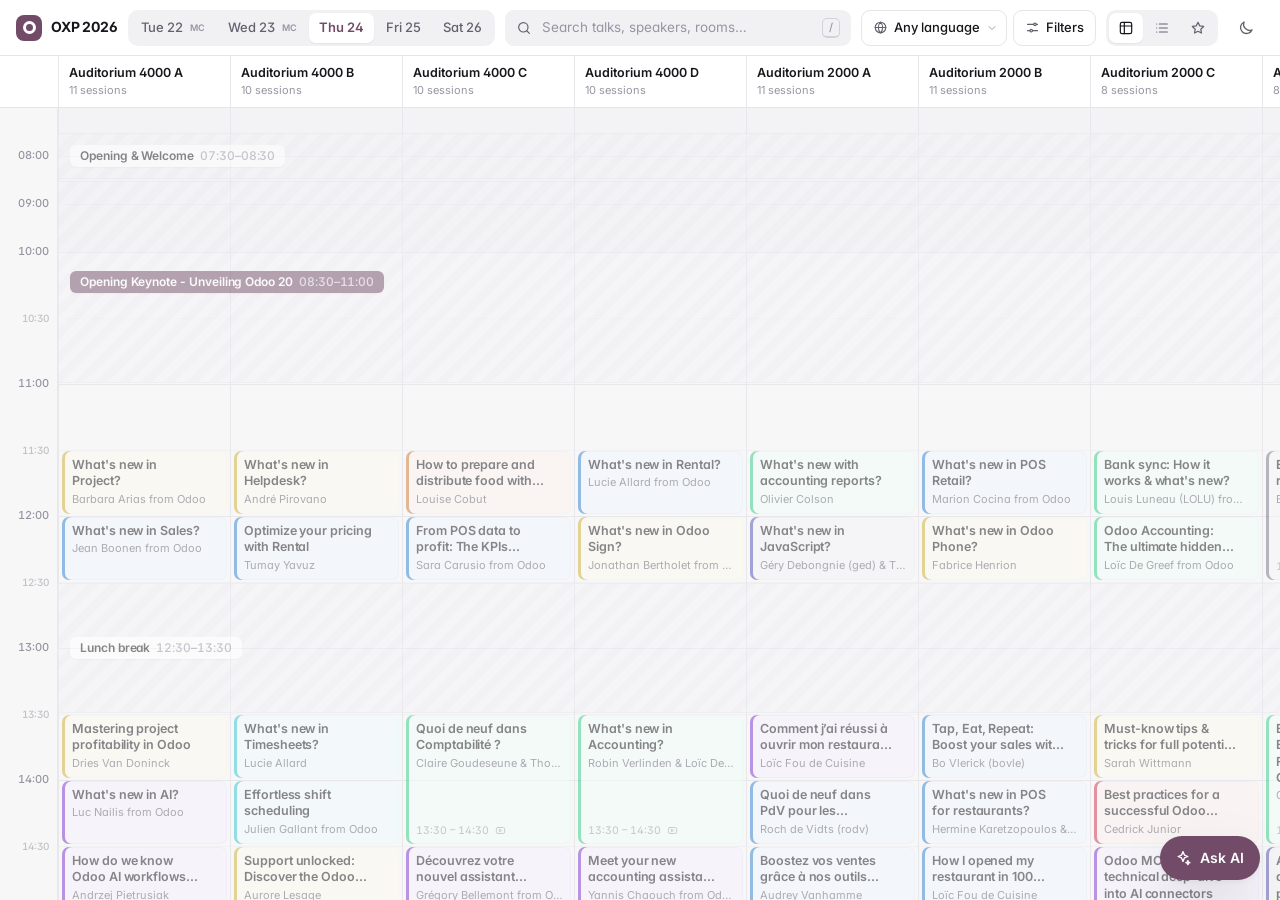
==== commit 8dc659b6: "One-row header, Filters panel, language picker, squeezed hours, widening search - Header is a single" ====
--- a/web/index.html
+++ b/web/index.html
@@ -14,33 +14,30 @@
   <script>
     try { const t = localStorage.getItem('oxp_theme'); if (t === 'light' || t === 'dark') document.documentElement.dataset.theme = t; } catch (e) {}
   </script>
-  <link rel="stylesheet" href="style.css">
+  <link rel="stylesheet" href="css/app.css">
 </head>
 <body>
   <div class="app">
     <header class="topbar">
-      <div class="brand">
+      <div class="brand" title="Odoo Experience 2026 · Brussels Expo">
         <span class="brand-mark" aria-hidden="true"></span>
-        <div class="brand-text">
-          <strong>OXP 2026</strong>
-          <span>Brussels Expo</span>
-        </div>
+        <strong>OXP 2026</strong>
       </div>
 
       <nav class="days" id="days" aria-label="Conference day"></nav>
 
       <label class="search">
         <svg viewBox="0 0 24 24" aria-hidden="true"><circle cx="11" cy="11" r="7"/><path d="m20 20-3.5-3.5"/></svg>
-        <input id="q" type="search" placeholder="Search talks, speakers, rooms, tags…" autocomplete="off" spellcheck="false">
+        <input id="q" type="search" placeholder="Search talks, speakers, rooms…" autocomplete="off" spellcheck="false">
         <kbd>/</kbd>
       </label>
 
+      <div class="controls" id="controls"></div>
       <div class="views" id="views" role="tablist" aria-label="View"></div>
-
       <button class="icon-btn" id="theme" type="button" aria-label="Toggle dark mode" title="Toggle theme (D)"></button>
     </header>
 
-    <div class="filterbar" id="filterbar"></div>
+    <div class="activebar" id="activebar" hidden></div>
 
     <main id="main" tabindex="-1"></main>
   </div>
@@ -70,6 +67,6 @@
     </form>
   </aside>
 
-  <script src="app.js"></script>
+  <script type="module" src="js/app.js"></script>
 </body>
 </html>
--- a/web/css/app.css
+++ b/web/css/app.css
@@ -0,0 +1,14 @@
+/* OXP 2026 Agenda styles. Order matters: tokens first, responsive overrides last. */
+@import url('tokens.css');
+@import url('base.css');
+@import url('topbar.css');
+@import url('activebar.css');
+@import url('menu.css');
+@import url('timetable.css');
+@import url('list.css');
+@import url('buttons.css');
+@import url('popover.css');
+@import url('drawer.css');
+@import url('toast.css');
+@import url('chat.css');
+@import url('responsive.css');
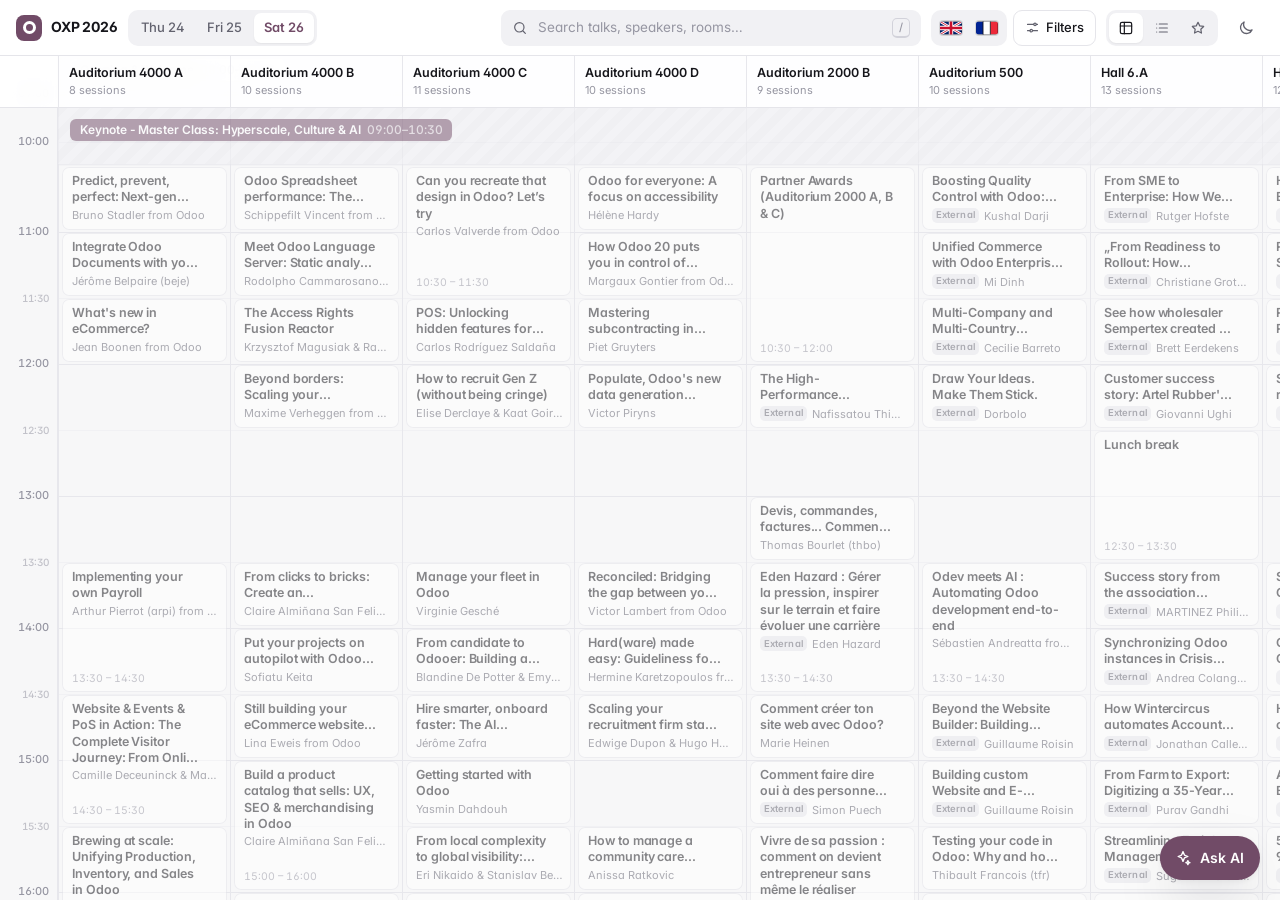
==== commit e2f298b9: "Rotated phone timetable, animated filtering, jump-to-now on day tap - Phones get a rotated timetable" ====
--- a/web/index.html
+++ b/web/index.html
@@ -30,7 +30,9 @@
         <svg viewBox="0 0 24 24" aria-hidden="true"><circle cx="11" cy="11" r="7"/><path d="m20 20-3.5-3.5"/></svg>
         <input id="q" type="search" placeholder="Search talks, speakers, rooms…" autocomplete="off" spellcheck="false">
         <kbd>/</kbd>
+        <button class="search-close" id="search-close" type="button" aria-label="Close search"><svg viewBox="0 0 24 24"><path d="M6 6l12 12M18 6 6 18"/></svg></button>
       </label>
+      <button class="icon-btn" id="search-btn" type="button" aria-label="Search"><svg viewBox="0 0 24 24" aria-hidden="true"><circle cx="11" cy="11" r="7"/><path d="m20 20-3.5-3.5"/></svg></button>
 
       <div class="controls" id="controls"></div>
       <div class="views" id="views" role="tablist" aria-label="View"></div>
